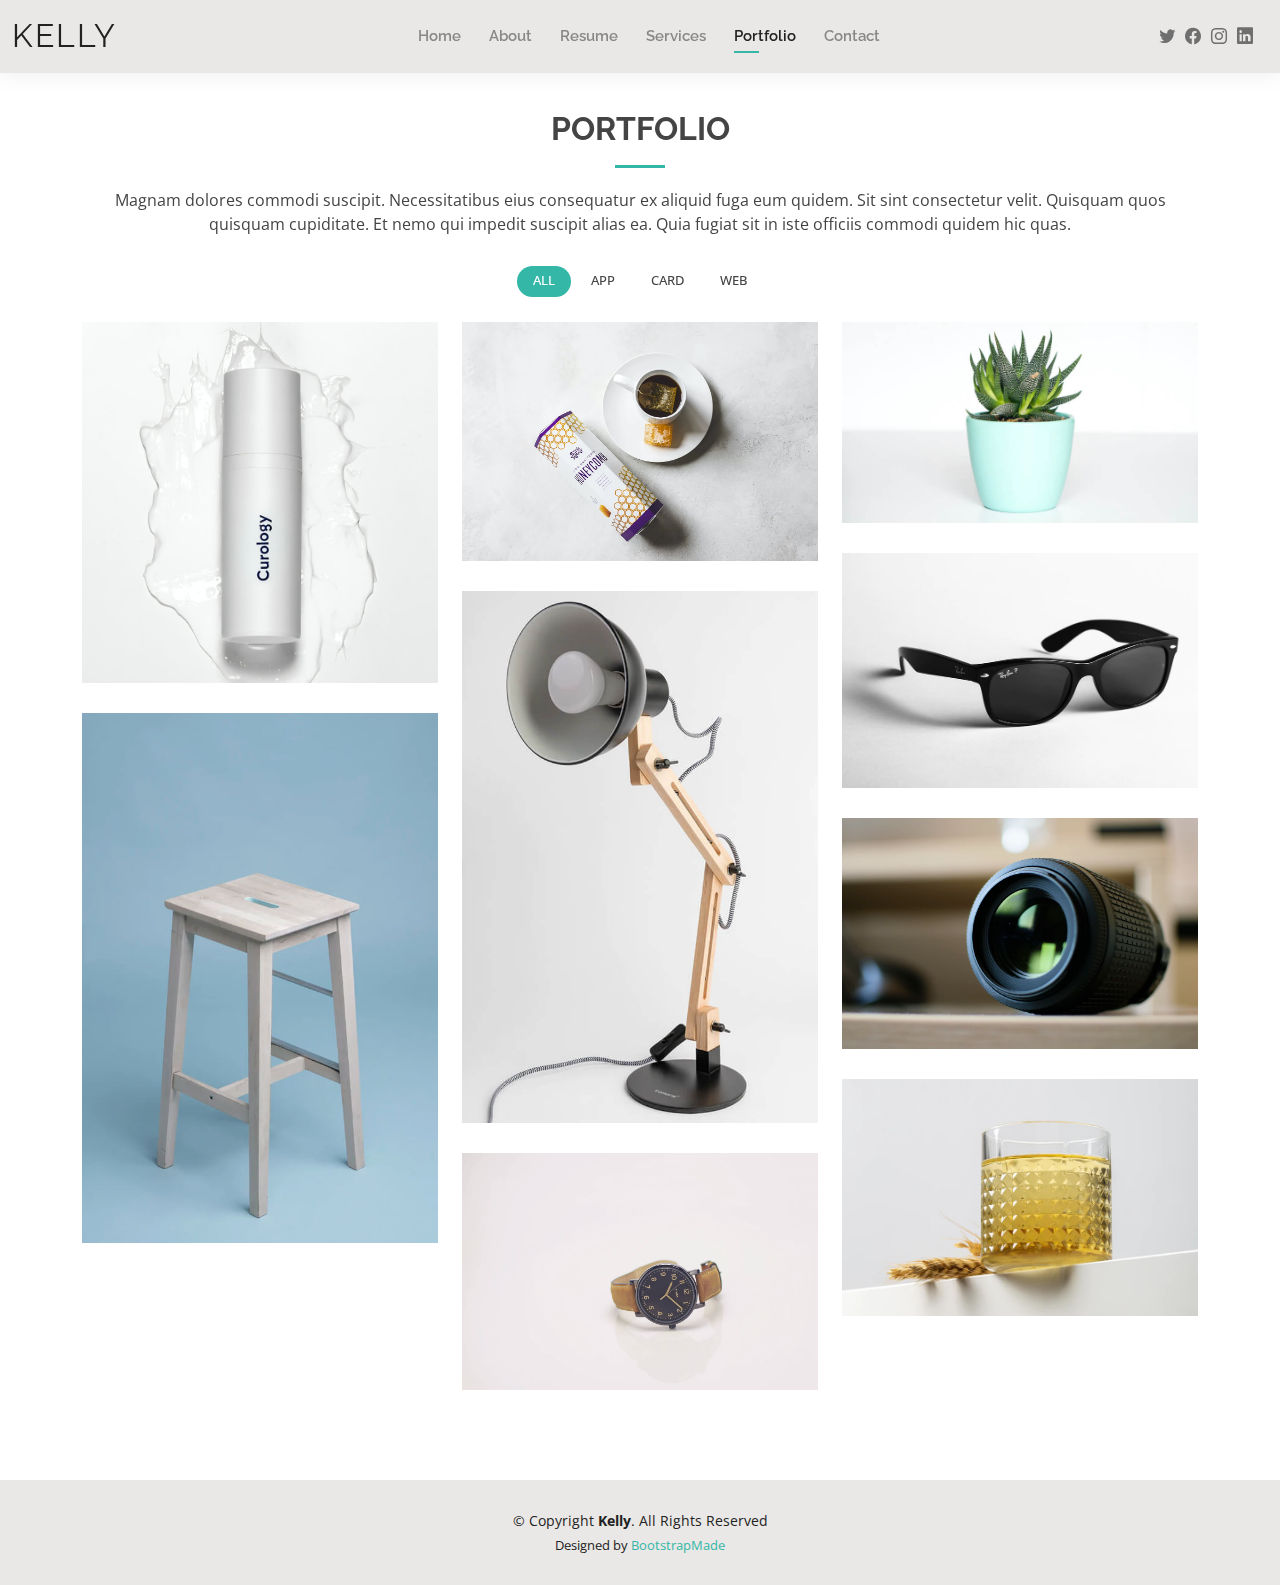
==== portfolio.html @ c9fd0bd0 "Inicio de proyecto - maquetado" ====
<!DOCTYPE html>
<html lang="en">

<head>
  <meta charset="utf-8">
  <meta content="width=device-width, initial-scale=1.0" name="viewport">

  <title>Portfolio - Kelly Bootstrap Template</title>
  <meta content="" name="description">
  <meta content="" name="keywords">

  <!-- Favicons -->
  <link href="assets/img/favicon.png" rel="icon">
  <link href="assets/img/apple-touch-icon.png" rel="apple-touch-icon">

  <!-- Google Fonts -->
  <link href="https://fonts.googleapis.com/css?family=Open+Sans:300,300i,400,400i,600,600i,700,700i|Raleway:300,300i,400,400i,500,500i,600,600i,700,700i|Poppins:300,300i,400,400i,500,500i,600,600i,700,700i" rel="stylesheet">

  <!-- Vendor CSS Files -->
  <link href="assets/vendor/aos/aos.css" rel="stylesheet">
  <link href="assets/vendor/bootstrap/css/bootstrap.min.css" rel="stylesheet">
  <link href="assets/vendor/bootstrap-icons/bootstrap-icons.css" rel="stylesheet">
  <link href="assets/vendor/boxicons/css/boxicons.min.css" rel="stylesheet">
  <link href="assets/vendor/glightbox/css/glightbox.min.css" rel="stylesheet">
  <link href="assets/vendor/swiper/swiper-bundle.min.css" rel="stylesheet">

  <!-- Template Main CSS File -->
  <link href="assets/css/style.css" rel="stylesheet">

  <!-- =======================================================
  * Template Name: Kelly - v4.6.0
  * Template URL: https://bootstrapmade.com/kelly-free-bootstrap-cv-resume-html-template/
  * Author: BootstrapMade.com
  * License: https://bootstrapmade.com/license/
  ======================================================== -->
</head>

<body>

  <!-- ======= Header ======= -->
  <header id="header" class="fixed-top">
    <div class="container-fluid d-flex justify-content-between align-items-center">

      <h1 class="logo me-auto me-lg-0"><a href="index.html">Kelly</a></h1>
      <!-- Uncomment below if you prefer to use an image logo -->
      <!-- <a href="index.html" class="logo"><img src="assets/img/logo.png" alt="" class="img-fluid"></a>-->

      <nav id="navbar" class="navbar order-last order-lg-0">
        <ul>
          <li><a href="index.html">Home</a></li>
          <li><a href="about.html">About</a></li>
          <li><a href="resume.html">Resume</a></li>
          <li><a href="services.html">Services</a></li>
          <li><a class="active" href="portfolio.html">Portfolio</a></li>
          <li><a href="contact.html">Contact</a></li>
        </ul>
        <i class="bi bi-list mobile-nav-toggle"></i>
      </nav><!-- .navbar -->

      <div class="header-social-links">
        <a href="#" class="twitter"><i class="bi bi-twitter"></i></a>
        <a href="#" class="facebook"><i class="bi bi-facebook"></i></a>
        <a href="#" class="instagram"><i class="bi bi-instagram"></i></a>
        <a href="#" class="linkedin"><i class="bi bi-linkedin"></i></i></a>
      </div>

    </div>

  </header><!-- End Header -->

  <main id="main">

    <!-- ======= Portfolio Section ======= -->
    <section id="portfolio" class="portfolio">
      <div class="container" data-aos="fade-up">

        <div class="section-title">
          <h2>Portfolio</h2>
          <p>Magnam dolores commodi suscipit. Necessitatibus eius consequatur ex aliquid fuga eum quidem. Sit sint consectetur velit. Quisquam quos quisquam cupiditate. Et nemo qui impedit suscipit alias ea. Quia fugiat sit in iste officiis commodi quidem hic quas.</p>
        </div>

        <div class="row" data-aos="fade-up" data-aos-delay="100">
          <div class="col-lg-12 d-flex justify-content-center">
            <ul id="portfolio-flters">
              <li data-filter="*" class="filter-active">All</li>
              <li data-filter=".filter-app">App</li>
              <li data-filter=".filter-card">Card</li>
              <li data-filter=".filter-web">Web</li>
            </ul>
          </div>
        </div>

        <div class="row portfolio-container" data-aos="fade-up" data-aos-delay="200">

          <div class="col-lg-4 col-md-6 portfolio-item filter-app">
            <div class="portfolio-wrap">
              <img src="assets/img/portfolio/portfolio-1.jpg" class="img-fluid" alt="">
              <div class="portfolio-info">
                <h4>App 1</h4>
                <p>App</p>
                <div class="portfolio-links">
                  <a href="assets/img/portfolio/portfolio-1.jpg" data-gallery="portfolioGallery" class="portfolio-lightbox" title="App 1"><i class="bx bx-plus"></i></a>
                  <a href="portfolio-details.html" class="portfolio-details-lightbox" data-glightbox="type: external" title="Portfolio Details"><i class="bx bx-link"></i></a>
                </div>
              </div>
            </div>
          </div>

          <div class="col-lg-4 col-md-6 portfolio-item filter-web">
            <div class="portfolio-wrap">
              <img src="assets/img/portfolio/portfolio-2.jpg" class="img-fluid" alt="">
              <div class="portfolio-info">
                <h4>Web 3</h4>
                <p>Web</p>
                <div class="portfolio-links">
                  <a href="assets/img/portfolio/portfolio-2.jpg" data-gallery="portfolioGallery" class="portfolio-lightbox" title="Web 3"><i class="bx bx-plus"></i></a>
                  <a href="portfolio-details.html" class="portfolio-details-lightbox" data-glightbox="type: external" title="Portfolio Details"><i class="bx bx-link"></i></a>
                </div>
              </div>
            </div>
          </div>

          <div class="col-lg-4 col-md-6 portfolio-item filter-app">
            <div class="portfolio-wrap">
              <img src="assets/img/portfolio/portfolio-3.jpg" class="img-fluid" alt="">
              <div class="portfolio-info">
                <h4>App 2</h4>
                <p>App</p>
                <div class="portfolio-links">
                  <a href="assets/img/portfolio/portfolio-3.jpg" data-gallery="portfolioGallery" class="portfolio-lightbox" title="App 2"><i class="bx bx-plus"></i></a>
                  <a href="portfolio-details.html" class="portfolio-details-lightbox" data-glightbox="type: external" title="Portfolio Details"><i class="bx bx-link"></i></a>
                </div>
              </div>
            </div>
          </div>

          <div class="col-lg-4 col-md-6 portfolio-item filter-card">
            <div class="portfolio-wrap">
              <img src="assets/img/portfolio/portfolio-4.jpg" class="img-fluid" alt="">
              <div class="portfolio-info">
                <h4>Card 2</h4>
                <p>Card</p>
                <div class="portfolio-links">
                  <a href="assets/img/portfolio/portfolio-4.jpg" data-gallery="portfolioGallery" class="portfolio-lightbox" title="Card 2"><i class="bx bx-plus"></i></a>
                  <a href="portfolio-details.html" class="portfolio-details-lightbox" data-glightbox="type: external" title="Portfolio Details"><i class="bx bx-link"></i></a>
                </div>
              </div>
            </div>
          </div>

          <div class="col-lg-4 col-md-6 portfolio-item filter-web">
            <div class="portfolio-wrap">
              <img src="assets/img/portfolio/portfolio-5.jpg" class="img-fluid" alt="">
              <div class="portfolio-info">
                <h4>Web 2</h4>
                <p>Web</p>
                <div class="portfolio-links">
                  <a href="assets/img/portfolio/portfolio-5.jpg" data-gallery="portfolioGallery" class="portfolio-lightbox" title="Web 2"><i class="bx bx-plus"></i></a>
                  <a href="portfolio-details.html" class="portfolio-details-lightbox" data-glightbox="type: external" title="Portfolio Details"><i class="bx bx-link"></i></a>
                </div>
              </div>
            </div>
          </div>

          <div class="col-lg-4 col-md-6 portfolio-item filter-app">
            <div class="portfolio-wrap">
              <img src="assets/img/portfolio/portfolio-6.jpg" class="img-fluid" alt="">
              <div class="portfolio-info">
                <h4>App 3</h4>
                <p>App</p>
                <div class="portfolio-links">
                  <a href="assets/img/portfolio/portfolio-6.jpg" data-gallery="portfolioGallery" class="portfolio-lightbox" title="App 3"><i class="bx bx-plus"></i></a>
                  <a href="portfolio-details.html" class="portfolio-details-lightbox" data-glightbox="type: external" title="Portfolio Details"><i class="bx bx-link"></i></a>
                </div>
              </div>
            </div>
          </div>

          <div class="col-lg-4 col-md-6 portfolio-item filter-card">
            <div class="portfolio-wrap">
              <img src="assets/img/portfolio/portfolio-7.jpg" class="img-fluid" alt="">
              <div class="portfolio-info">
                <h4>Card 1</h4>
                <p>Card</p>
                <div class="portfolio-links">
                  <a href="assets/img/portfolio/portfolio-7.jpg" data-gallery="portfolioGallery" class="portfolio-lightbox" title="Card 1"><i class="bx bx-plus"></i></a>
                  <a href="portfolio-details.html" class="portfolio-details-lightbox" data-glightbox="type: external" title="Portfolio Details"><i class="bx bx-link"></i></a>
                </div>
              </div>
            </div>
          </div>

          <div class="col-lg-4 col-md-6 portfolio-item filter-card">
            <div class="portfolio-wrap">
              <img src="assets/img/portfolio/portfolio-8.jpg" class="img-fluid" alt="">
              <div class="portfolio-info">
                <h4>Card 3</h4>
                <p>Card</p>
                <div class="portfolio-links">
                  <a href="assets/img/portfolio/portfolio-8.jpg" data-gallery="portfolioGallery" class="portfolio-lightbox" title="Card 3"><i class="bx bx-plus"></i></a>
                  <a href="portfolio-details.html" class="portfolio-details-lightbox" data-glightbox="type: external" title="Portfolio Details"><i class="bx bx-link"></i></a>
                </div>
              </div>
            </div>
          </div>

          <div class="col-lg-4 col-md-6 portfolio-item filter-web">
            <div class="portfolio-wrap">
              <img src="assets/img/portfolio/portfolio-9.jpg" class="img-fluid" alt="">
              <div class="portfolio-info">
                <h4>Web 3</h4>
                <p>Web</p>
                <div class="portfolio-links">
                  <a href="assets/img/portfolio/portfolio-9.jpg" data-gallery="portfolioGallery" class="portfolio-lightbox" title="Web 3"><i class="bx bx-plus"></i></a>
                  <a href="portfolio-details.html" class="portfolio-details-lightbox" data-glightbox="type: external" title="Portfolio Details"><i class="bx bx-link"></i></a>
                </div>
              </div>
            </div>
          </div>

        </div>

      </div>
    </section><!-- End Portfolio Section -->

  </main><!-- End #main -->

  <!-- ======= Footer ======= -->
  <footer id="footer">
    <div class="container">
      <div class="copyright">
        &copy; Copyright <strong><span>Kelly</span></strong>. All Rights Reserved
      </div>
      <div class="credits">
        <!-- All the links in the footer should remain intact. -->
        <!-- You can delete the links only if you purchased the pro version. -->
        <!-- Licensing information: https://bootstrapmade.com/license/ -->
        <!-- Purchase the pro version with working PHP/AJAX contact form: https://bootstrapmade.com/kelly-free-bootstrap-cv-resume-html-template/ -->
        Designed by <a href="https://bootstrapmade.com/">BootstrapMade</a>
      </div>
    </div>
  </footer><!-- End  Footer -->

  <div id="preloader"></div>
  <a href="#" class="back-to-top d-flex align-items-center justify-content-center"><i class="bi bi-arrow-up-short"></i></a>

  <!-- Vendor JS Files -->
  <script src="assets/vendor/aos/aos.js"></script>
  <script src="assets/vendor/bootstrap/js/bootstrap.bundle.min.js"></script>
  <script src="assets/vendor/glightbox/js/glightbox.min.js"></script>
  <script src="assets/vendor/isotope-layout/isotope.pkgd.min.js"></script>
  <script src="assets/vendor/php-email-form/validate.js"></script>
  <script src="assets/vendor/purecounter/purecounter.js"></script>
  <script src="assets/vendor/swiper/swiper-bundle.min.js"></script>
  <script src="assets/vendor/waypoints/noframework.waypoints.js"></script>

  <!-- Template Main JS File -->
  <script src="assets/js/main.js"></script>

</body>

</html>
---- assets/css/style.css ----
/*--------------------------------------------------------------
# General
--------------------------------------------------------------*/
body {
  font-family: "Open Sans", sans-serif;
  color: #444444;
}

a {
  color: #34b7a7;
  text-decoration: none;
}

a:hover {
  color: #51cdbe;
  text-decoration: none;
}

h1,
h2,
h3,
h4,
h5,
h6 {
  font-family: "Raleway", sans-serif;
}

#main {
  margin-top: 50px;
}
@media (max-width: 992px) {
  #main {
    margin-top: 30px;
  }
}

/*--------------------------------------------------------------
# Preloader
--------------------------------------------------------------*/
#preloader {
  position: fixed;
  top: 0;
  left: 0;
  right: 0;
  bottom: 0;
  z-index: 9999;
  overflow: hidden;
  background: #fff;
}

#preloader:before {
  content: "";
  position: fixed;
  top: calc(50% - 30px);
  left: calc(50% - 30px);
  border: 6px solid #34b7a7;
  border-top-color: #dcf5f2;
  border-radius: 50%;
  width: 60px;
  height: 60px;
  -webkit-animation: animate-preloader 1s linear infinite;
  animation: animate-preloader 1s linear infinite;
}

@-webkit-keyframes animate-preloader {
  0% {
    transform: rotate(0deg);
  }
  100% {
    transform: rotate(360deg);
  }
}

@keyframes animate-preloader {
  0% {
    transform: rotate(0deg);
  }
  100% {
    transform: rotate(360deg);
  }
}
/*--------------------------------------------------------------
# Back to top button
--------------------------------------------------------------*/
.back-to-top {
  position: fixed;
  visibility: hidden;
  opacity: 0;
  right: 15px;
  bottom: 15px;
  z-index: 996;
  background: #34b7a7;
  width: 40px;
  height: 40px;
  border-radius: 50px;
  transition: all 0.4s;
}
.back-to-top i {
  font-size: 24px;
  color: #fff;
  line-height: 0;
}
.back-to-top:hover {
  background: #49cbbb;
  color: #fff;
}
.back-to-top.active {
  visibility: visible;
  opacity: 1;
}

/*--------------------------------------------------------------
# Header
--------------------------------------------------------------*/
#header {
  background: #e9e8e6;
  box-shadow: 0px 0px 25px 0 rgba(0, 0, 0, 0.08);
  z-index: 997;
  padding: 15px 0;
}
#header .logo {
  font-size: 32px;
  margin: 0;
  padding: 0;
  line-height: 1;
  font-weight: 400;
  letter-spacing: 2px;
  text-transform: uppercase;
}
#header .logo a {
  color: #222222;
}
#header .logo img {
  max-height: 40px;
}
@media (max-width: 992px) {
  #header .logo {
    font-size: 28px;
  }
}

/*--------------------------------------------------------------
# Header Social Links
--------------------------------------------------------------*/
.header-social-links {
  padding-right: 15px;
}
.header-social-links a {
  color: #6f6f6f;
  padding-left: 6px;
  display: inline-block;
  line-height: 0px;
  transition: 0.3s;
  font-size: 16px;
}
.header-social-links a:hover {
  color: #34b7a7;
}

/*--------------------------------------------------------------
# Navigation Menu
--------------------------------------------------------------*/
/**
* Desktop Navigation 
*/
.navbar {
  padding: 0;
}
.navbar ul {
  margin: 0;
  padding: 0;
  display: flex;
  list-style: none;
  align-items: center;
}
.navbar li {
  position: relative;
  padding: 10px 0 10px 28px;
}
.navbar a,
.navbar a:focus {
  display: flex;
  align-items: center;
  justify-content: space-between;
  font-family: "Raleway", sans-serif;
  font-size: 15px;
  font-weight: 600;
  color: #888888;
  white-space: nowrap;
  transition: 0.3s;
  position: relative;
}
.navbar a i,
.navbar a:focus i {
  font-size: 12px;
  line-height: 0;
  margin-left: 5px;
}
.navbar > ul > li > a:before {
  content: "";
  position: absolute;
  width: 0;
  height: 2px;
  bottom: -5px;
  left: 0;
  background-color: #34b7a7;
  visibility: hidden;
  width: 0px;
  transition: all 0.3s ease-in-out 0s;
}
.navbar a:hover:before,
.navbar li:hover > a:before,
.navbar .active:before {
  visibility: visible;
  width: 25px;
}
.navbar a:hover,
.navbar .active,
.navbar .active:focus,
.navbar li:hover > a {
  color: #222222;
}
.navbar .dropdown ul {
  display: block;
  position: absolute;
  left: 14px;
  top: calc(100% + 30px);
  margin: 0;
  padding: 10px 0;
  z-index: 99;
  opacity: 0;
  visibility: hidden;
  background: #fff;
  box-shadow: 0px 0px 30px rgba(127, 137, 161, 0.25);
  transition: 0.3s;
  border-radius: 4px;
}
.navbar .dropdown ul li {
  min-width: 200px;
  padding: 0;
}
.navbar .dropdown ul a {
  padding: 10px 20px;
  font-size: 15px;
  text-transform: none;
  font-weight: 600;
}
.navbar .dropdown ul a i {
  font-size: 12px;
}
.navbar .dropdown ul a:hover,
.navbar .dropdown ul .active:hover,
.navbar .dropdown ul li:hover > a {
  color: #34b7a7;
}
.navbar .dropdown:hover > ul {
  opacity: 1;
  top: 100%;
  visibility: visible;
}
.navbar .dropdown .dropdown ul {
  top: 0;
  left: calc(100% - 30px);
  visibility: hidden;
}
.navbar .dropdown .dropdown:hover > ul {
  opacity: 1;
  top: 0;
  left: 100%;
  visibility: visible;
}
@media (max-width: 1366px) {
  .navbar .dropdown .dropdown ul {
    left: -90%;
  }
  .navbar .dropdown .dropdown:hover > ul {
    left: -100%;
  }
}

/**
* Mobile Navigation 
*/
.mobile-nav-toggle {
  color: #222222;
  font-size: 28px;
  cursor: pointer;
  display: none;
  line-height: 0;
  transition: 0.5s;
}
.mobile-nav-toggle.bi-x {
  color: #fff;
}

@media (max-width: 991px) {
  .mobile-nav-toggle {
    display: block;
  }

  .navbar ul {
    display: none;
  }
}
.navbar-mobile {
  position: fixed;
  overflow: hidden;
  top: 0;
  right: 0;
  left: 0;
  bottom: 0;
  background: rgba(9, 9, 9, 0.9);
  transition: 0.3s;
  z-index: 999;
}
.navbar-mobile .mobile-nav-toggle {
  position: absolute;
  top: 15px;
  right: 15px;
}
.navbar-mobile ul {
  display: block;
  position: absolute;
  top: 55px;
  right: 15px;
  bottom: 15px;
  left: 15px;
  padding: 10px 0;
  border-radius: 10px;
  background-color: #fff;
  overflow-y: auto;
  transition: 0.3s;
}
.navbar-mobile a,
.navbar-mobile a:focus {
  font-size: 15px;
  padding-right: 15px;
  color: #222222;
}
.navbar-mobile a:hover,
.navbar-mobile .active,
.navbar-mobile li:hover > a {
  color: #34b7a7;
}
.navbar-mobile .getstarted,
.navbar-mobile .getstarted:focus {
  margin: 15px;
}
.navbar-mobile .dropdown ul {
  position: static;
  display: none;
  margin: 10px 20px;
  padding: 10px 0;
  z-index: 99;
  opacity: 1;
  visibility: visible;
  background: #fff;
  box-shadow: 0px 0px 30px rgba(127, 137, 161, 0.25);
}
.navbar-mobile .dropdown ul li {
  min-width: 200px;
}
.navbar-mobile .dropdown ul a {
  padding: 10px 20px;
}
.navbar-mobile .dropdown ul a i {
  font-size: 12px;
}
.navbar-mobile .dropdown ul a:hover,
.navbar-mobile .dropdown ul .active:hover,
.navbar-mobile .dropdown ul li:hover > a {
  color: #34b7a7;
}
.navbar-mobile .dropdown > .dropdown-active {
  display: block;
}

/*--------------------------------------------------------------
# Hero Section
--------------------------------------------------------------*/
#hero {
  width: 100%;
  height: 100vh;
  background: url("../img/hero-bg.jpg") top right;
  background-size: cover;
}
#hero .container {
  padding-top: 70px;
  position: relative;
}
@media (max-width: 992px) {
  #hero .container {
    padding-top: 58px;
  }
}
#hero h1 {
  margin: 0;
  font-size: 48px;
  font-weight: 700;
  line-height: 56px;
  color: #222222;
}
#hero h2 {
  color: #6f6f6f;
  margin: 10px 0 0 0;
  font-size: 22px;
}
#hero .btn-about {
  font-family: "Raleway", sans-serif;
  text-transform: uppercase;
  font-weight: 600;
  font-size: 12px;
  letter-spacing: 1px;
  display: inline-block;
  padding: 12px 40px;
  border-radius: 50px;
  transition: 0.5s;
  margin-top: 30px;
  color: #fff;
  background: #34b7a7;
}
#hero .btn-about:hover {
  background: #3dc8b7;
}
@media (min-width: 1024px) {
  #hero {
    background-attachment: fixed;
  }
}
@media (max-width: 992px) {
  #hero:before {
    content: "";
    background: rgba(255, 255, 255, 0.8);
    position: absolute;
    bottom: 0;
    top: 0;
    left: 0;
    right: 0;
  }
  #hero h1 {
    font-size: 28px;
    line-height: 36px;
  }
  #hero h2 {
    font-size: 18px;
    line-height: 24px;
  }
}

/*--------------------------------------------------------------
# Sections General
--------------------------------------------------------------*/
section {
  padding: 60px 0;
}

.section-bg {
  background-color: #e7f8f6;
}

.section-title {
  text-align: center;
  padding-bottom: 30px;
}
.section-title h2 {
  font-size: 32px;
  font-weight: bold;
  text-transform: uppercase;
  margin-bottom: 20px;
  padding-bottom: 20px;
  position: relative;
}
.section-title h2::after {
  content: "";
  position: absolute;
  display: block;
  width: 50px;
  height: 3px;
  background: #34b7a7;
  bottom: 0;
  left: calc(50% - 25px);
}
.section-title p {
  margin-bottom: 0;
}

/*--------------------------------------------------------------
# Cta
--------------------------------------------------------------*/
.cta {
  background: linear-gradient(rgba(0, 0, 0, 0.6), rgba(0, 0, 0, 0.6)),
    url("../img/bg-1.jpg") fixed center center;
  background-size: cover;
  padding: 80px 0;
}
.cta h3 {
  color: #fff;
  font-size: 28px;
  font-weight: 700;
}
.cta p {
  color: #fff;
}
.cta .cta-btn {
  font-family: "Raleway", sans-serif;
  text-transform: uppercase;
  font-weight: 500;
  font-size: 16px;
  letter-spacing: 1px;
  display: inline-block;
  padding: 8px 20px;
  border-radius: 2px;
  transition: 0.5s;
  margin: 10px;
  border: 2px solid #fff;
  color: #fff;
}
.cta .cta-btn:hover {
  background: #34b7a7;
  border: 2px solid #34b7a7;
}
@media (max-width: 1024px) {
  .cta {
    background-attachment: scroll;
  }
}
@media (min-width: 769px) {
  .cta .cta-btn-container {
    display: flex;
    align-items: center;
    justify-content: flex-end;
  }
}

/*--------------------------------------------------------------
# About
--------------------------------------------------------------*/
.about .content h3 {
  font-weight: 700;
  font-size: 26px;
  color: #555555;
}
.about .content ul {
  list-style: none;
  padding: 0;
}
.about .content ul li {
  padding-bottom: 10px;
}
.about .content ul i {
  font-size: 20px;
  padding-right: 2px;
  color: #34b7a7;
}
.about .content p:last-child {
  margin-bottom: 0;
}

/*--------------------------------------------------------------
# Skills
--------------------------------------------------------------*/
.skills .progress {
  height: 60px;
  display: block;
  background: none;
  border-radius: 0;
}
.skills .progress .skill {
  padding: 10px 0;
  margin: 0 0 6px 0;
  text-transform: uppercase;
  display: block;
  font-weight: 600;
  font-family: "Poppins", sans-serif;
  color: #222222;
}
.skills .progress .skill .val {
  float: right;
  font-style: normal;
}
.skills .progress-bar-wrap {
  background: #f3f3f3;
}
.skills .progress-bar {
  width: 1px;
  height: 10px;
  transition: 0.9s;
  background-color: #34b7a7;
}

/*--------------------------------------------------------------
# Facts
--------------------------------------------------------------*/
.facts .counters span {
  font-size: 48px;
  display: block;
  color: #34b7a7;
}
.facts .counters p {
  padding: 0;
  margin: 0 0 20px 0;
  font-family: "Raleway", sans-serif;
  font-size: 14px;
}

/*--------------------------------------------------------------
# Testimonials
--------------------------------------------------------------*/
.testimonials .section-header {
  margin-bottom: 40px;
}
.testimonials .testimonials-carousel,
.testimonials .testimonials-slider {
  overflow: hidden;
}
.testimonials .testimonial-item {
  text-align: center;
}
.testimonials .testimonial-item .testimonial-img {
  width: 120px;
  border-radius: 50%;
  border: 4px solid #fff;
  margin: 0 auto;
}
.testimonials .testimonial-item h3 {
  font-size: 20px;
  font-weight: bold;
  margin: 10px 0 5px 0;
  color: #111;
}
.testimonials .testimonial-item h4 {
  font-size: 14px;
  color: #999;
  margin: 0 0 15px 0;
}
.testimonials .testimonial-item .quote-icon-left,
.testimonials .testimonial-item .quote-icon-right {
  color: #c8efea;
  font-size: 26px;
}
.testimonials .testimonial-item .quote-icon-left {
  display: inline-block;
  left: -5px;
  position: relative;
}
.testimonials .testimonial-item .quote-icon-right {
  display: inline-block;
  right: -5px;
  position: relative;
  top: 10px;
}
.testimonials .testimonial-item p {
  font-style: italic;
  margin: 0 auto 15px auto;
}
@media (min-width: 992px) {
  .testimonials .testimonial-item p {
    width: 80%;
  }
}
.testimonials .swiper-pagination {
  margin-top: 20px;
  position: relative;
}
.testimonials .swiper-pagination .swiper-pagination-bullet {
  width: 12px;
  height: 12px;
  background-color: #fff;
  opacity: 1;
  border: 1px solid #34b7a7;
}
.testimonials .swiper-pagination .swiper-pagination-bullet-active {
  background-color: #34b7a7;
}

/*--------------------------------------------------------------
# Resume
--------------------------------------------------------------*/
.resume .resume-title {
  font-size: 26px;
  font-weight: 400;
  margin-top: 20px;
  margin-bottom: 20px;
  color: #222222;
}
.resume .resume-item {
  padding: 0 0 20px 20px;
  margin-top: -2px;
  border-left: 2px solid #34b7a7;
  position: relative;
}
.resume .resume-item h4 {
  line-height: 18px;
  font-size: 18px;
  font-weight: 600;
  font-family: "Poppins", sans-serif;
  color: #1d685f;
  margin-bottom: 10px;
}
.resume .resume-item h5 {
  font-size: 16px;
  background: #effbf9;
  padding: 5px 15px;
  display: inline-block;
  font-weight: 600;
  margin-bottom: 10px;
  color: #34b7a7;
}
.resume .resume-item ul {
  padding-left: 20px;
}
.resume .resume-item ul li {
  padding-bottom: 10px;
}
.resume .resume-item:last-child {
  padding-bottom: 0;
}
.resume .resume-item::before {
  content: "";
  position: absolute;
  width: 16px;
  height: 16px;
  border-radius: 50px;
  left: -9px;
  top: 0;
  background: #fff;
  border: 2px solid #34b7a7;
}

/*--------------------------------------------------------------
# Services
--------------------------------------------------------------*/
.services .icon-box {
  text-align: center;
  padding: 70px 20px 80px 20px;
  transition: all ease-in-out 0.3s;
  background: #fff;
  box-shadow: 0px 0 35px 0 rgba(0, 0, 0, 0.08);
}
.services .icon-box .icon {
  margin: 0 auto;
  width: 100px;
  height: 100px;
  display: flex;
  align-items: center;
  justify-content: center;
  transition: ease-in-out 0.3s;
  position: relative;
}
.services .icon-box .icon i {
  font-size: 36px;
  transition: 0.5s;
  position: relative;
}
.services .icon-box .icon svg {
  position: absolute;
  top: 0;
  left: 0;
}
.services .icon-box .icon svg path {
  transition: 0.5s;
  fill: #f5f5f5;
}
.services .icon-box h4 {
  font-weight: 600;
  margin: 10px 0 15px 0;
  font-size: 22px;
}
.services .icon-box h4 a {
  color: #222222;
  transition: ease-in-out 0.3s;
}
.services .icon-box p {
  line-height: 24px;
  font-size: 14px;
  margin-bottom: 0;
}
.services .iconbox-blue i {
  color: #47aeff;
}
.services .iconbox-blue:hover .icon i {
  color: #fff;
}
.services .iconbox-blue:hover .icon path {
  fill: #47aeff;
}
.services .iconbox-orange i {
  color: #ffa76e;
}
.services .iconbox-orange:hover .icon i {
  color: #fff;
}
.services .iconbox-orange:hover .icon path {
  fill: #ffa76e;
}
.services .iconbox-pink i {
  color: #e80368;
}
.services .iconbox-pink:hover .icon i {
  color: #fff;
}
.services .iconbox-pink:hover .icon path {
  fill: #e80368;
}
.services .iconbox-yellow i {
  color: #ffbb2c;
}
.services .iconbox-yellow:hover .icon i {
  color: #fff;
}
.services .iconbox-yellow:hover .icon path {
  fill: #ffbb2c;
}
.services .iconbox-red i {
  color: #ff5828;
}
.services .iconbox-red:hover .icon i {
  color: #fff;
}
.services .iconbox-red:hover .icon path {
  fill: #ff5828;
}
.services .iconbox-teal i {
  color: #11dbcf;
}
.services .iconbox-teal:hover .icon i {
  color: #fff;
}
.services .iconbox-teal:hover .icon path {
  fill: #11dbcf;
}

/*--------------------------------------------------------------
# Portfolio
--------------------------------------------------------------*/
.portfolio .portfolio-item {
  margin-bottom: 30px;
}
.portfolio #portfolio-flters {
  padding: 0;
  margin: 0 auto 20px auto;
  list-style: none;
  text-align: center;
}
.portfolio #portfolio-flters li {
  cursor: pointer;
  display: inline-block;
  padding: 8px 16px 10px 16px;
  font-size: 13px;
  font-weight: 500;
  line-height: 1;
  text-transform: uppercase;
  color: #444444;
  margin-bottom: 5px;
  transition: all 0.3s ease-in-out;
  border-radius: 50px;
}
.portfolio #portfolio-flters li:hover,
.portfolio #portfolio-flters li.filter-active {
  color: #fff;
  background: #34b7a7;
}
.portfolio #portfolio-flters li:last-child {
  margin-right: 0;
}
.portfolio .portfolio-wrap {
  transition: 0.3s;
  position: relative;
  overflow: hidden;
  z-index: 1;
  background: rgba(34, 34, 34, 0.6);
}
.portfolio .portfolio-wrap::before {
  content: "";
  background: rgba(34, 34, 34, 0.6);
  position: absolute;
  left: 0;
  right: 0;
  top: 0;
  bottom: 0;
  transition: all ease-in-out 0.3s;
  z-index: 2;
  opacity: 0;
}
.portfolio .portfolio-wrap img {
  transition: all ease-in-out 0.3s;
}
.portfolio .portfolio-wrap .portfolio-info {
  opacity: 0;
  position: absolute;
  top: 0;
  left: 0;
  right: 0;
  bottom: 0;
  z-index: 3;
  transition: all ease-in-out 0.3s;
  display: flex;
  flex-direction: column;
  justify-content: flex-end;
  align-items: flex-start;
  padding: 20px;
}
.portfolio .portfolio-wrap .portfolio-info h4 {
  font-size: 20px;
  color: #fff;
  font-weight: 600;
}
.portfolio .portfolio-wrap .portfolio-info p {
  color: rgba(255, 255, 255, 0.7);
  font-size: 14px;
  text-transform: uppercase;
  padding: 0;
  margin: 0;
  font-style: italic;
}
.portfolio .portfolio-wrap .portfolio-links {
  text-align: center;
  z-index: 4;
}
.portfolio .portfolio-wrap .portfolio-links a {
  color: #fff;
  margin: 0 5px 0 0;
  font-size: 28px;
  display: inline-block;
  transition: 0.3s;
}
.portfolio .portfolio-wrap .portfolio-links a:hover {
  color: #78d9cd;
}
.portfolio .portfolio-wrap:hover::before {
  opacity: 1;
}
.portfolio .portfolio-wrap:hover img {
  transform: scale(1.2);
}
.portfolio .portfolio-wrap:hover .portfolio-info {
  opacity: 1;
}

/*--------------------------------------------------------------
# Portfolio Details
--------------------------------------------------------------*/
.portfolio-details {
  padding-top: 0;
}
.portfolio-details .portfolio-details-slider img {
  width: 100%;
}
.portfolio-details .portfolio-details-slider .swiper-pagination {
  margin-top: 20px;
  position: relative;
}
.portfolio-details
  .portfolio-details-slider
  .swiper-pagination
  .swiper-pagination-bullet {
  width: 12px;
  height: 12px;
  background-color: #fff;
  opacity: 1;
  border: 1px solid #34b7a7;
}
.portfolio-details
  .portfolio-details-slider
  .swiper-pagination
  .swiper-pagination-bullet-active {
  background-color: #34b7a7;
}
.portfolio-details .portfolio-info {
  padding: 30px;
  box-shadow: 0px 0 30px rgba(34, 34, 34, 0.08);
}
.portfolio-details .portfolio-info h3 {
  font-size: 22px;
  font-weight: 700;
  margin-bottom: 20px;
  padding-bottom: 20px;
  border-bottom: 1px solid #eee;
}
.portfolio-details .portfolio-info ul {
  list-style: none;
  padding: 0;
  font-size: 15px;
}
.portfolio-details .portfolio-info ul li + li {
  margin-top: 10px;
}
.portfolio-details .portfolio-description {
  padding-top: 30px;
}
.portfolio-details .portfolio-description h2 {
  font-size: 26px;
  font-weight: 700;
  margin-bottom: 20px;
}
.portfolio-details .portfolio-description p {
  padding: 0;
}

/*--------------------------------------------------------------
# Contact
--------------------------------------------------------------*/
.contact .info {
  width: 100%;
  background: #fff;
}
.contact .info i {
  font-size: 20px;
  color: #34b7a7;
  float: left;
  width: 44px;
  height: 44px;
  background: #effbf9;
  display: flex;
  justify-content: center;
  align-items: center;
  border-radius: 50px;
  transition: all 0.3s ease-in-out;
}
.contact .info h4 {
  padding: 0 0 0 60px;
  font-size: 22px;
  font-weight: 600;
  margin-bottom: 5px;
  color: #222222;
}
.contact .info p {
  padding: 0 0 0 60px;
  margin-bottom: 0;
  font-size: 14px;
  color: #555555;
}
.contact .info .email,
.contact .info .phone {
  margin-top: 40px;
}
.contact .info .email:hover i,
.contact .info .address:hover i,
.contact .info .phone:hover i {
  background: #34b7a7;
  color: #fff;
}
.contact .php-email-form {
  width: 100%;
  background: #fff;
}
.contact .php-email-form .form-group {
  padding-bottom: 8px;
}
.contact .php-email-form .error-message {
  display: none;
  color: #fff;
  background: #ed3c0d;
  text-align: center;
  padding: 15px;
  font-weight: 600;
}
.contact .php-email-form .sent-message {
  display: none;
  color: #fff;
  background: #18d26e;
  text-align: center;
  padding: 15px;
  font-weight: 600;
}
.contact .php-email-form .loading {
  display: none;
  background: #fff;
  text-align: center;
  padding: 15px;
}
.contact .php-email-form .loading:before {
  content: "";
  display: inline-block;
  border-radius: 50%;
  width: 24px;
  height: 24px;
  margin: 0 10px -6px 0;
  border: 3px solid #18d26e;
  border-top-color: #eee;
  -webkit-animation: animate-loading 1s linear infinite;
  animation: animate-loading 1s linear infinite;
}
.contact .php-email-form input,
.contact .php-email-form textarea {
  border-radius: 4px;
  box-shadow: none;
  font-size: 14px;
}
.contact .php-email-form input:focus,
.contact .php-email-form textarea:focus {
  border-color: #34b7a7;
}
.contact .php-email-form input {
  height: 44px;
}
.contact .php-email-form textarea {
  padding: 10px 12px;
}
.contact .php-email-form button[type="submit"] {
  background: #34b7a7;
  border: 0;
  padding: 10px 30px 12px 30px;
  color: #fff;
  transition: 0.4s;
  border-radius: 50px;
}
.contact .php-email-form button[type="submit"]:hover {
  background: #3dc8b7;
}
@-webkit-keyframes animate-loading {
  0% {
    transform: rotate(0deg);
  }
  100% {
    transform: rotate(360deg);
  }
}
@keyframes animate-loading {
  0% {
    transform: rotate(0deg);
  }
  100% {
    transform: rotate(360deg);
  }
}

/*--------------------------------------------------------------
# Footer
--------------------------------------------------------------*/
#footer {
  background: #e9e8e6;
  padding: 30px 0;
  color: #222222;
  font-size: 14px;
  text-align: center;
}
#footer .credits {
  padding-top: 5px;
  font-size: 13px;
}
#footer .credits a {
  color: #34b7a7;
}
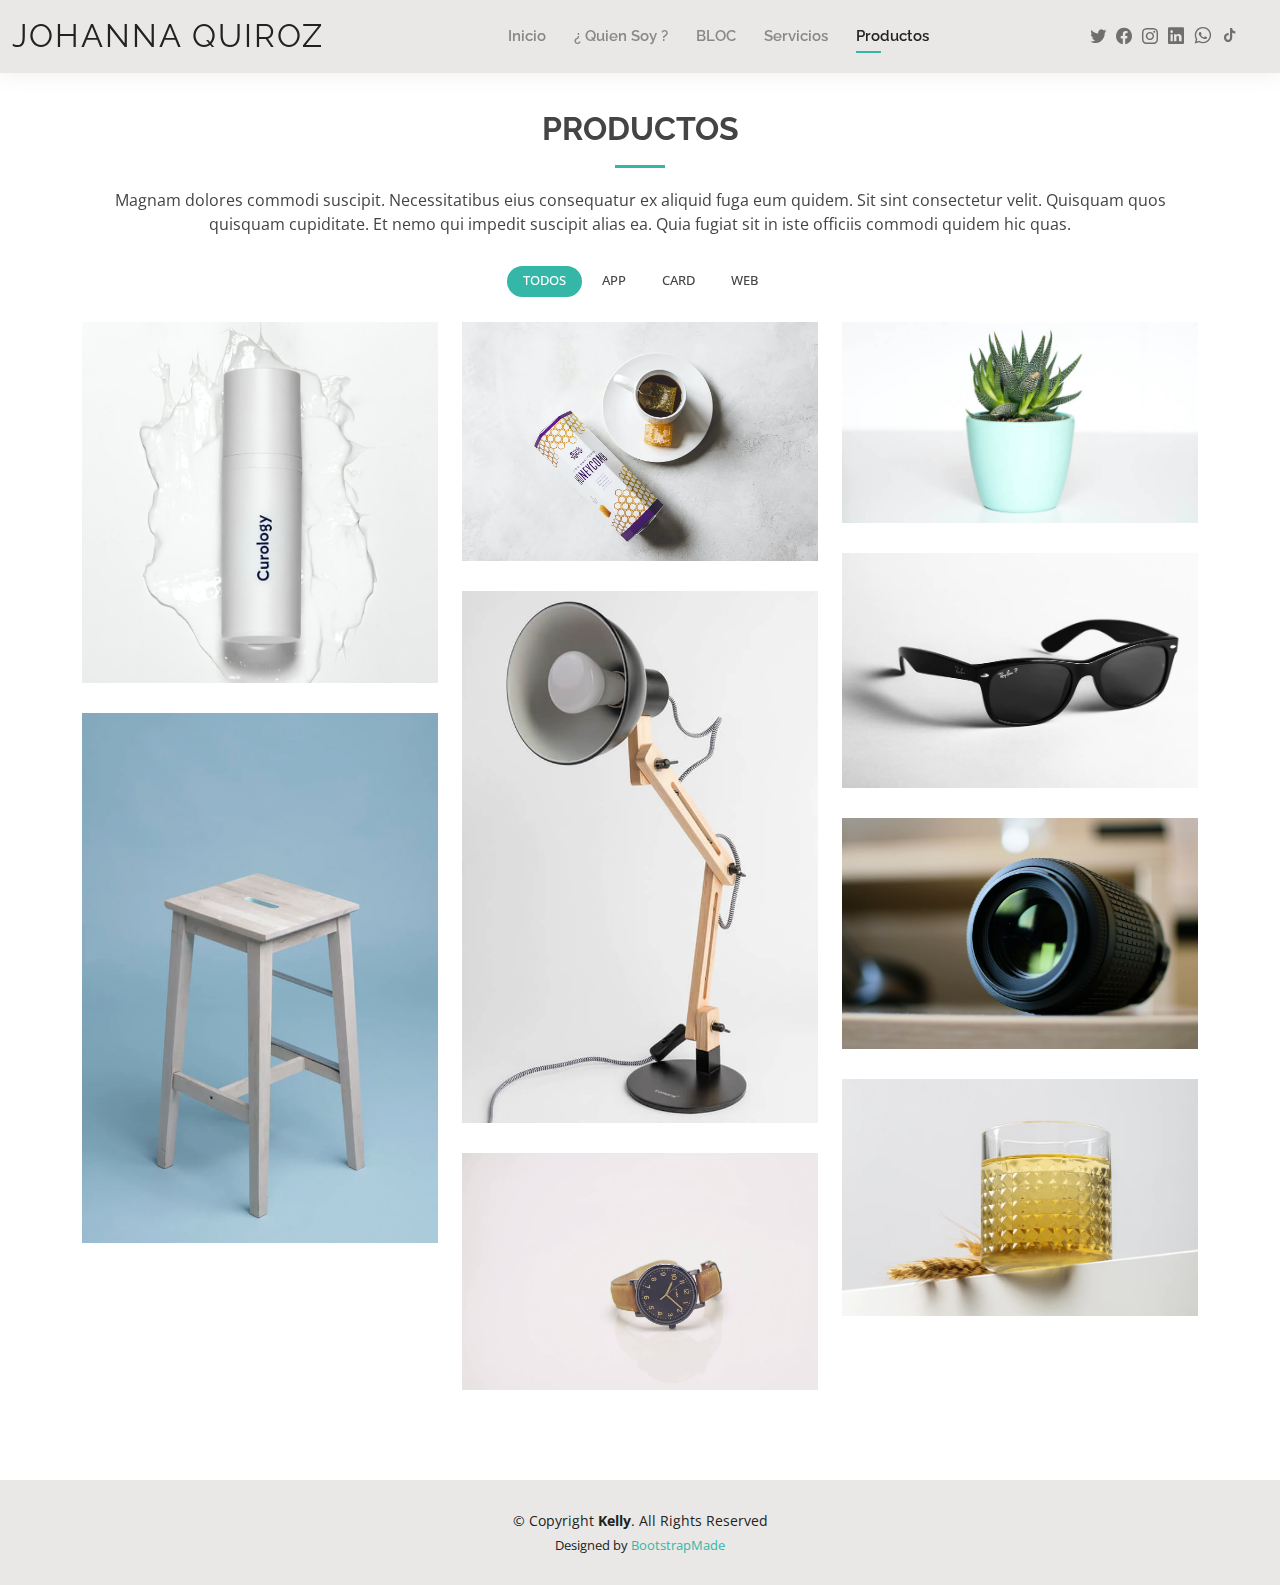
==== commit e4139924: "Maquetado 2 del proyecto" ====
--- a/portfolio.html
+++ b/portfolio.html
@@ -37,36 +37,39 @@
 
 <body>
 
-  <!-- ======= Header ======= -->
-  <header id="header" class="fixed-top">
-    <div class="container-fluid d-flex justify-content-between align-items-center">
-
-      <h1 class="logo me-auto me-lg-0"><a href="index.html">Kelly</a></h1>
-      <!-- Uncomment below if you prefer to use an image logo -->
-      <!-- <a href="index.html" class="logo"><img src="assets/img/logo.png" alt="" class="img-fluid"></a>-->
-
-      <nav id="navbar" class="navbar order-last order-lg-0">
-        <ul>
-          <li><a href="index.html">Home</a></li>
-          <li><a href="about.html">About</a></li>
-          <li><a href="resume.html">Resume</a></li>
-          <li><a href="services.html">Services</a></li>
-          <li><a class="active" href="portfolio.html">Portfolio</a></li>
-          <li><a href="contact.html">Contact</a></li>
-        </ul>
-        <i class="bi bi-list mobile-nav-toggle"></i>
-      </nav><!-- .navbar -->
-
-      <div class="header-social-links">
-        <a href="#" class="twitter"><i class="bi bi-twitter"></i></a>
-        <a href="#" class="facebook"><i class="bi bi-facebook"></i></a>
-        <a href="#" class="instagram"><i class="bi bi-instagram"></i></a>
-        <a href="#" class="linkedin"><i class="bi bi-linkedin"></i></i></a>
-      </div>
-
+ <!-- ======= Header ======= -->
+ <header id="header" class="fixed-top">
+  <div class="container-fluid d-flex justify-content-between align-items-center">
+
+    <h1 class="logo me-auto me-lg-0"><a href="index.html">Johanna Quiroz</a></h1>
+    <!-- Uncomment below if you prefer to use an image logo -->
+    <!-- <a href="index.html" class="logo"><img src="assets/img/logo.png" alt="" class="img-fluid"></a>-->
+
+    <nav id="navbar" class="navbar order-last order-lg-0">
+      <ul>
+        <li><a href="index.html">Inicio</a></li>
+        <li><a href="index.html#quienSoy">¿ Quien Soy ?</a></li>
+        <li><a href="#">BLOC</a></li>
+        <li><a href="index.html#servicios">Servicios</a>
+        </li>
+        <li><a  class="active" href="#productos">Productos</a>
+        </li>
+      </ul>
+      <i class="bi bi-list mobile-nav-toggle"></i>
+    </nav><!-- .navbar -->
+
+    <div class="header-social-links">
+      <a href="#" class="twitter"><i class="bi bi-twitter"></i></a>
+      <a href="#" class="facebook"><i class="bi bi-facebook"></i></a>
+      <a href="https://instagram.com/johanna_quirozg?utm_medium=copy_link" class="instagram"><i class="bi bi-instagram"></i></a>
+      <a href="#" class="linkedin"><i class="bi bi-linkedin"></i></a>
+      <a href="#" class="whatsapp"><i class="bi bi-whatsapp"></i></a>
+      <a href="#" class="tiktok"><i class='bx bxl-tiktok'></i></a>
     </div>
 
-  </header><!-- End Header -->
+  </div>
+
+</header><!-- End Header -->
 
   <main id="main">
 
@@ -75,14 +78,14 @@
       <div class="container" data-aos="fade-up">
 
         <div class="section-title">
-          <h2>Portfolio</h2>
+          <h2>Productos</h2>
           <p>Magnam dolores commodi suscipit. Necessitatibus eius consequatur ex aliquid fuga eum quidem. Sit sint consectetur velit. Quisquam quos quisquam cupiditate. Et nemo qui impedit suscipit alias ea. Quia fugiat sit in iste officiis commodi quidem hic quas.</p>
         </div>
 
         <div class="row" data-aos="fade-up" data-aos-delay="100">
           <div class="col-lg-12 d-flex justify-content-center">
             <ul id="portfolio-flters">
-              <li data-filter="*" class="filter-active">All</li>
+              <li data-filter="*" class="filter-active">Todos</li>
               <li data-filter=".filter-app">App</li>
               <li data-filter=".filter-card">Card</li>
               <li data-filter=".filter-web">Web</li>
--- a/assets/css/style.css
+++ b/assets/css/style.css
@@ -143,7 +143,7 @@
 # Header Social Links
 --------------------------------------------------------------*/
 .header-social-links {
-  padding-right: 15px;
+  padding-right: 30px;
 }
 .header-social-links a {
   color: #6f6f6f;
@@ -153,6 +153,7 @@
   transition: 0.3s;
   font-size: 16px;
 }
+
 .header-social-links a:hover {
   color: #34b7a7;
 }
@@ -672,7 +673,17 @@
 .testimonials .swiper-pagination .swiper-pagination-bullet-active {
   background-color: #34b7a7;
 }
-
+.testimonials button[type="submit"] {
+  background: #34b7a7;
+  border: 0;
+  padding: 10px 30px 12px 30px;
+  color: #fff;
+  transition: 0.4s;
+  border-radius: 50px;
+}
+.testimonials button[type="submit"]:hover {
+  background: #3dc8b7;
+}
 /*--------------------------------------------------------------
 # Resume
 --------------------------------------------------------------*/
@@ -748,7 +759,7 @@
   position: relative;
 }
 .services .icon-box .icon i {
-  font-size: 36px;
+  font-size: 50px;
   transition: 0.5s;
   position: relative;
 }
